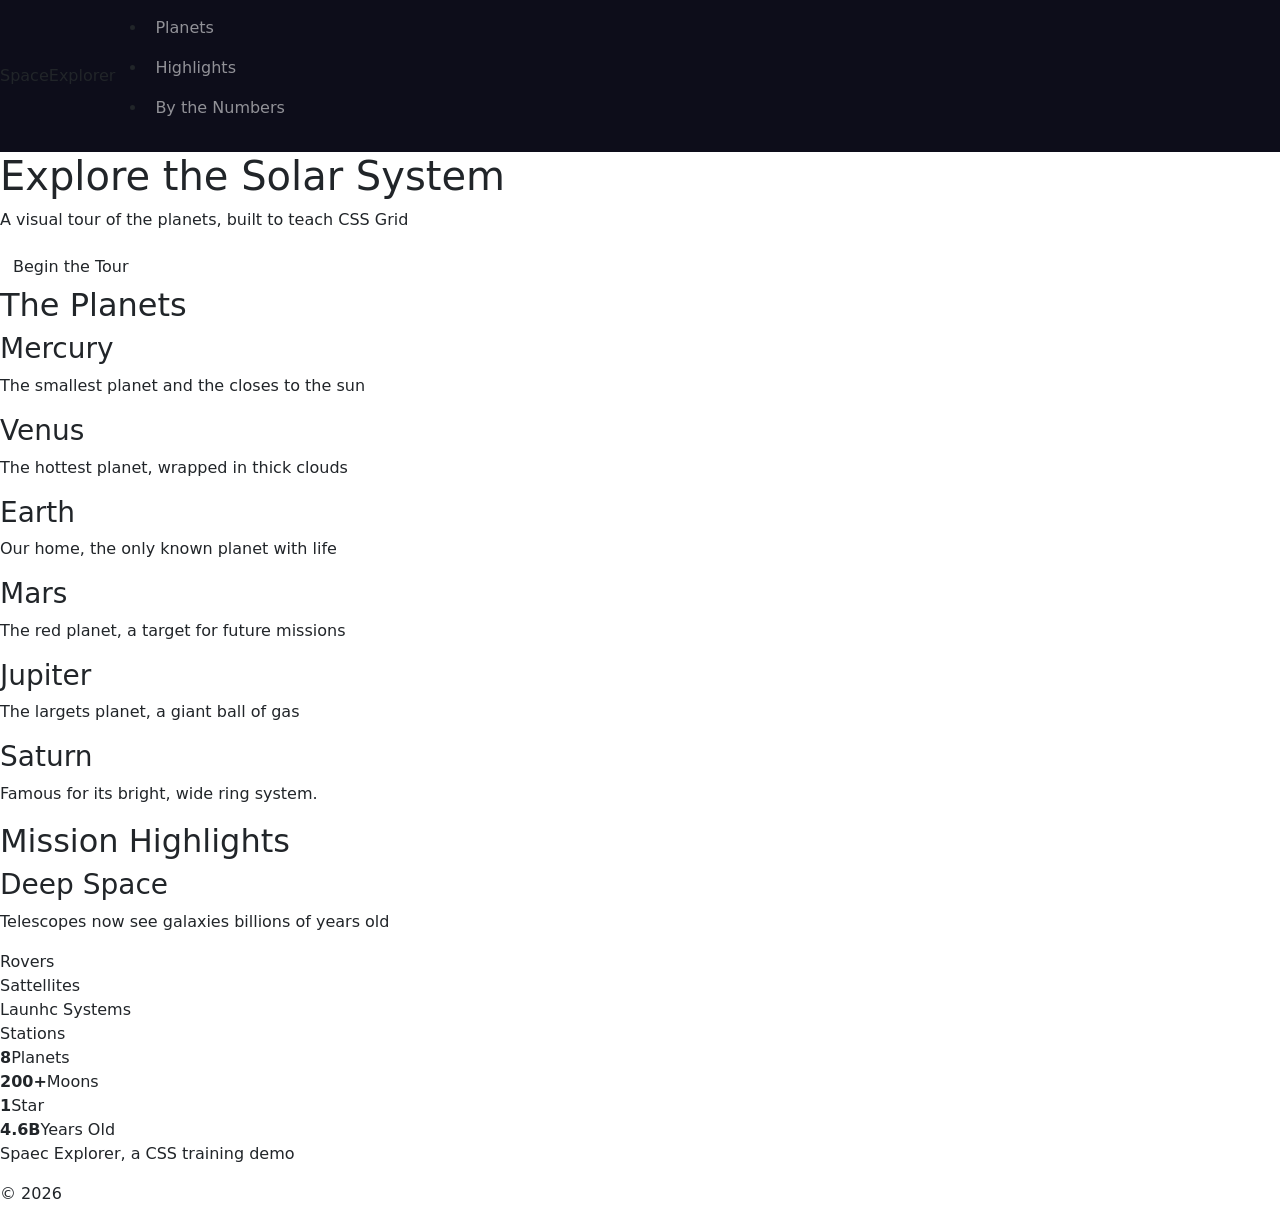
==== Space_Explorer/index.html @ 9e9acf5e "Task6" ====
<!DOCTYPE html>
<html lang="en">

  <head>
    <meta charset="UTF-8">
    <meta name="viewport" content="width=device-width, initial-scale=1.0">
    <title>Grid</title>

    <!-- Adding the stylesheet -->
    <link rel="stylesheet" href="style.css">
    
    <!-- Adding the bootstrap link -->
    <link href="https://cdn.jsdelivr.net/npm/bootstrap@5.3.3/dist/css/bootstrap.min.css" rel="stylesheet">
  </head>

  <body>
    <!-- Header -->
    <header class="navbar navbar-expand-lg navbar-dark site-header">
      <div class="logo">Space<span>Explorer</span></div>
      <nav class="navbar-nav">
        <ul class="nav-links">
          <li class="nav-item"><a class="nav-link" href="#planets">Planets</a></li>
          <li class="nav-item"><a class="nav-link" href="#bento">Highlights</a></li>
          <li class="nav-item"><a class="nav-link" href="#stats">By the Numbers</a></li>
        </ul>
      </nav>
    </header>

    <main>
      <!-- HERO: the animated intro -->
      <!-- Floating orb and the floating text using CSS3 Animations, moving it using keyframes -->
      <section class="hero">
        <div class="orb"></div>
        <div class="hero-content">
          <h1>Explore the Solar System</h1>
          <p>A visual tour of the planets, built to teach CSS Grid</p>
          <a href="#planets" class="btn">Begin the Tour</a>
        </div>
      </section>

      <!-- the Planets Section -->
      <!-- All the list of cars is arranged by Grid.
        one rule on the container places every card into responsie column,   no floats, no flex hacks -->

      <section id="planets" class="planets">
        <h2>The Planets</h2>

        <div class="planet-grid">
          <article class="planet-card">
            <div class="planet mercury"></div>
            <h3>Mercury</h3>
            <p>The smallest planet and the closes to the sun</p>
          </article>

          <article class="planet-card">
            <div class="planet venus"></div>
            <h3>Venus</h3>
            <p>The hottest planet, wrapped in thick clouds</p>
          </article>

          <article class="planet-card">
            <div class="planet earth"></div>
            <h3>Earth</h3>
            <p>Our home, the only known planet with life</p>
          </article>

          <article class="planet-card">
            <div class="planet mars"></div>
            <h3>Mars</h3>
            <p>The red planet, a target for future missions</p>
          </article>

          <article class="planet-card">
            <div class="planet jupiter"></div>
            <h3>Jupiter</h3>
            <p>The largets planet, a giant ball of gas</p>
          </article>

          <article class="planet-card">
            <div class="planet saturn"></div>
            <h3>Saturn</h3>
            <p>Famous for its bright, wide ring system.</p>
          </article>
        </div>
      </section>


      <!-- BENTO GRID -->
      <!-- A seond grid that shows Grid's real power -->
      <!-- item spanning, multiple columns and rows, to build a magazin-style layout -->
      <section id="bento" class="bento-section">
        <h2>Mission Highlights</h2>

        <div class="bento">
          <!-- This one spans 2 columns and 2 rows, the big feature tile -->

          <div class="bento-item feature">
            <h3>Deep Space</h3>
            <p>Telescopes now see galaxies billions of years old</p>
          </div>
          <div class="bento-item">Rovers</div>
          <div class="bento-item">Sattellites</div>
          <!-- This one will span 2 columns, a wide banner tile on same row -->
          <div class="bento-item wide">Launhc Systems</div>
          <div class="bento-item">Stations</div>
        </div>
      </section>

      <!-- STATS: a simple even grid -->
      <section id="stats" class="stats">
        <div class="stat"><strong>8</strong><span>Planets</span></div>
        <div class="stat"><strong>200+</strong><span>Moons</span></div>
        <div class="stat"><strong>1</strong><span>Star</span></div>
        <div class="stat"><strong>4.6B</strong><span>Years Old</span></div>
      </section>
    </main>

    <footer class="site-footer">
      <p>Spaec Explorer, a CSS training demo</p>
      <p>&copy; 2026</p>
    </footer>

   <script src="https://cdn.jsdelivr.net/npm/bootstrap@5.3.3/dist/js/bootstrap.bundle.min.js"></script>
  </body>

</html>
---- Space_Explorer/style.css ----
/* Global Reset */
* {
  box-sizing: border-box;
  margin: 0;
  padding: 0;
}

/* CSS VARIABLES (custome properties) */
/* Declared once inside :root (the top of the document) and reused everywhere with var().
change a value here and it update across the WHOLE site. This is how we keep colors and spacing consistent
the best thing about variables, is it becomes very easy to change everything at once without having to go over every where it exist */

:root {
  /* Color Systme */
  --primary: #6c5ce7; /*Branding main color*/
  --secondary: #00cec9; /*Branding secondary color*/
  --accent: #fd79a8; /*accent color is used for calls to action*/
  --dark: #0d0d1a; /* Page background */
  --light: #f4f4f8; /*Text on dark background */

  /* Spacing scale for padding. One source of truth means every gap on the site follows the same rythem. */
  --p-1: 8px; /*the variable name p-1 */
  --p-2: 16px; /*the variable name p-2 */
  --p-3: 32px; /*the variable name p-3 */

  /* Spacing scale for margin */
  --m-1: 8px;
  --m-2: 16px;
  --m-3: 32px;
}

.site-header{
  width: 100%;
  display: flex;
  justify-content: space-between;
  align-items: center;
  background-color: var(--dark);
}
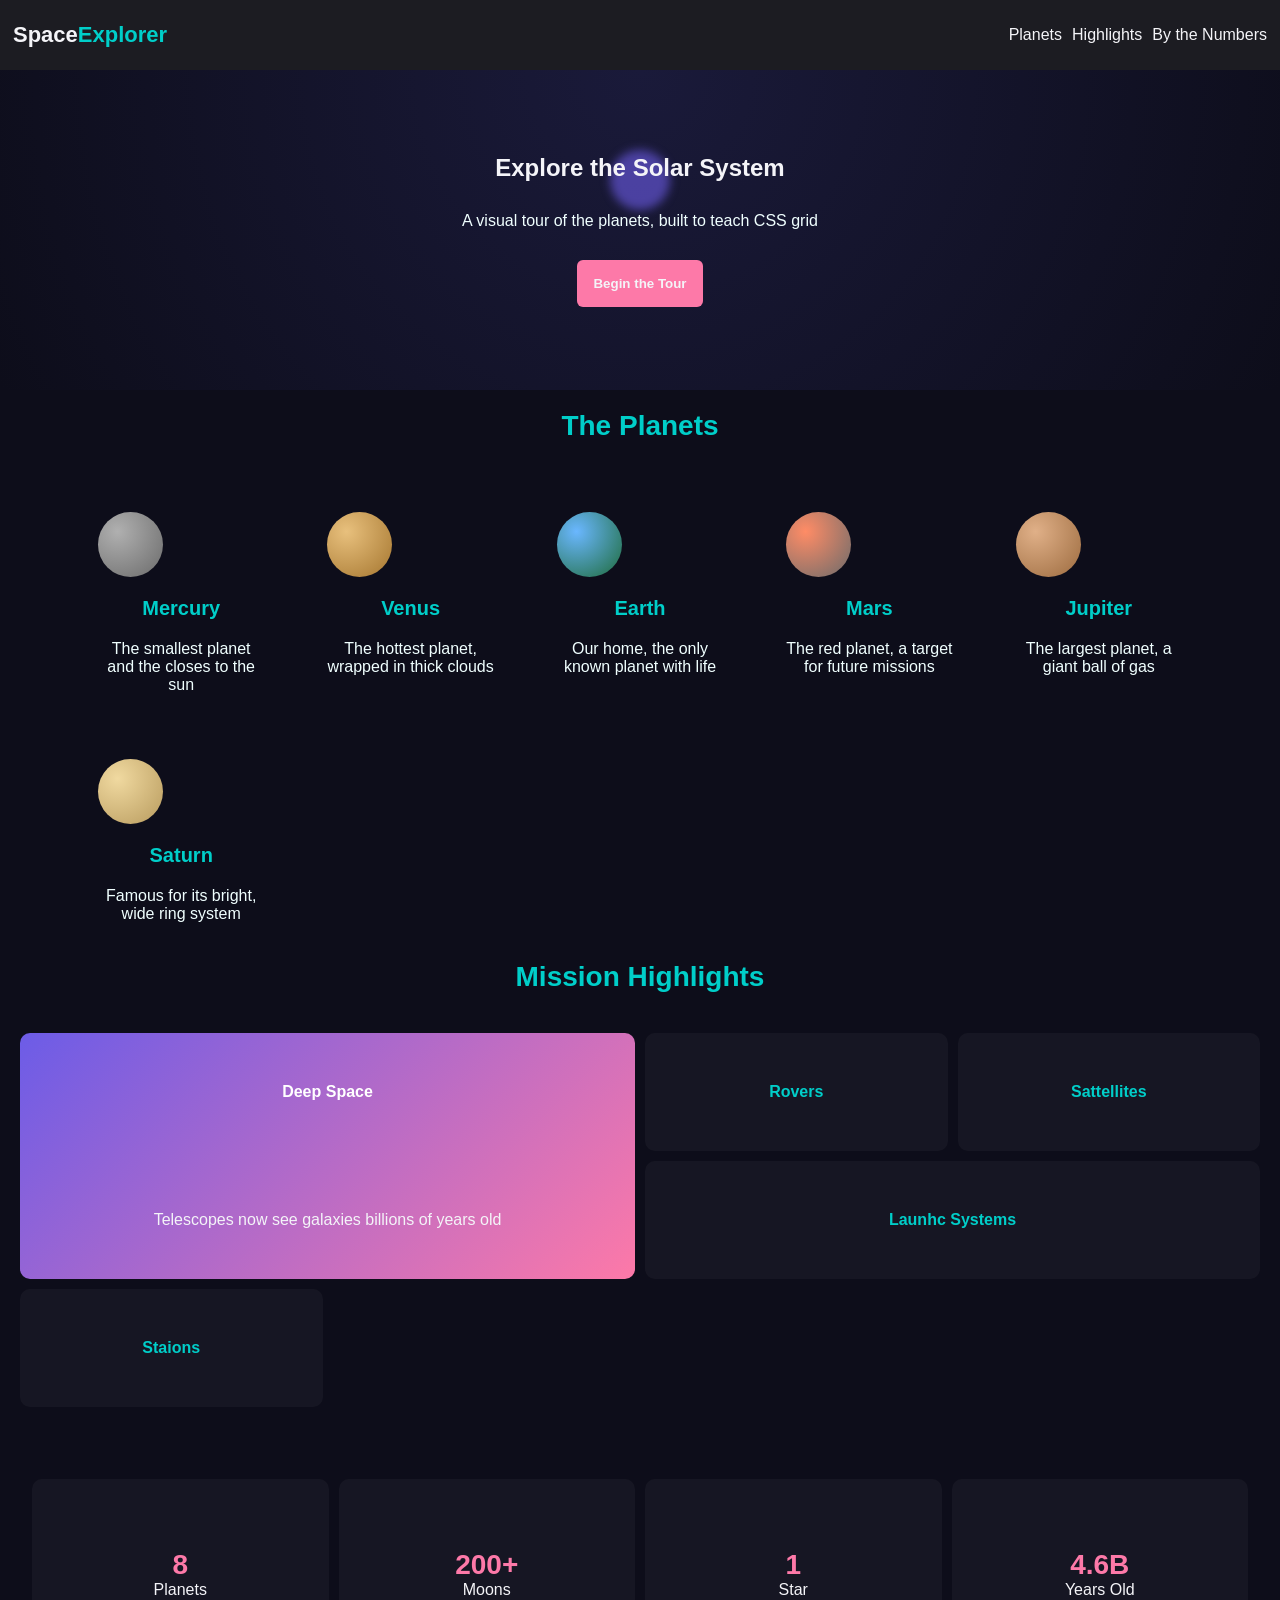
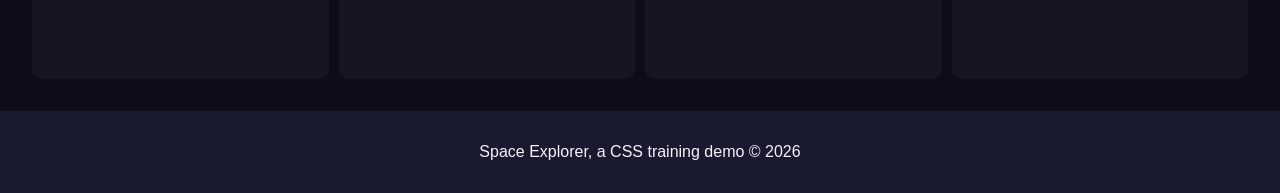
==== commit 541114f6: "Space Explorer" ====
--- a/Space_Explorer/index.html
+++ b/Space_Explorer/index.html
@@ -1,126 +1,108 @@
 <!DOCTYPE html>
 <html lang="en">
-
-  <head>
-    <meta charset="UTF-8">
-    <meta name="viewport" content="width=device-width, initial-scale=1.0">
-    <title>Grid</title>
-
-    <!-- Adding the stylesheet -->
-    <link rel="stylesheet" href="style.css">
-    
-    <!-- Adding the bootstrap link -->
-    <link href="https://cdn.jsdelivr.net/npm/bootstrap@5.3.3/dist/css/bootstrap.min.css" rel="stylesheet">
-  </head>
-
-  <body>
-    <!-- Header -->
-    <header class="navbar navbar-expand-lg navbar-dark site-header">
-      <div class="logo">Space<span>Explorer</span></div>
-      <nav class="navbar-nav">
-        <ul class="nav-links">
-          <li class="nav-item"><a class="nav-link" href="#planets">Planets</a></li>
-          <li class="nav-item"><a class="nav-link" href="#bento">Highlights</a></li>
-          <li class="nav-item"><a class="nav-link" href="#stats">By the Numbers</a></li>
+<head>
+  <meta charset="UTF-8">
+  <meta name="viewport" content="width=device-width, initial-scale=1.0">
+  <link rel="stylesheet" href="style.css">
+  <title>Space Explorer</title>
+</head>
+<body>
+  <header>
+      <div class="logo">
+        Space<span>Explorer</span>
+      </div>
+      <nav class="nav-bar">
+        <ul>
+          <li><a href="#">Planets</a></li>
+          <li><a href="#">Highlights</a></li>
+          <li><a href="#">By the Numbers</a></li>
         </ul>
       </nav>
     </header>
-
-    <main>
-      <!-- HERO: the animated intro -->
-      <!-- Floating orb and the floating text using CSS3 Animations, moving it using keyframes -->
-      <section class="hero">
-        <div class="orb"></div>
-        <div class="hero-content">
+  <main>
+    <section class="hero-section">
+           <div></div>
           <h1>Explore the Solar System</h1>
-          <p>A visual tour of the planets, built to teach CSS Grid</p>
-          <a href="#planets" class="btn">Begin the Tour</a>
-        </div>
-      </section>
-
-      <!-- the Planets Section -->
-      <!-- All the list of cars is arranged by Grid.
-        one rule on the container places every card into responsie column,   no floats, no flex hacks -->
-
-      <section id="planets" class="planets">
-        <h2>The Planets</h2>
-
-        <div class="planet-grid">
-          <article class="planet-card">
-            <div class="planet mercury"></div>
-            <h3>Mercury</h3>
+          <p>A visual tour of the planets, built to teach CSS grid</p>
+          <button>Begin the Tour</button>
+    </section>
+    <section class="planets-container">
+         <h3>The Planets</h3>
+         <section class="planets">
+          <article>
+            <div class="planet-shape mercury"></div>
+            <h4>Mercury</h4>
             <p>The smallest planet and the closes to the sun</p>
           </article>
-
-          <article class="planet-card">
-            <div class="planet venus"></div>
-            <h3>Venus</h3>
+          <article>
+            <div class="planet-shape venus"></div>
+            <h4>Venus</h4>
             <p>The hottest planet, wrapped in thick clouds</p>
           </article>
-
-          <article class="planet-card">
-            <div class="planet earth"></div>
-            <h3>Earth</h3>
+          <article>
+            <div class="planet-shape earth"></div>
+            <h4>Earth</h4>
             <p>Our home, the only known planet with life</p>
           </article>
-
-          <article class="planet-card">
-            <div class="planet mars"></div>
-            <h3>Mars</h3>
+          <article>
+            <div class="planet-shape mars"></div>
+            <h4>Mars</h4>
             <p>The red planet, a target for future missions</p>
           </article>
-
-          <article class="planet-card">
-            <div class="planet jupiter"></div>
-            <h3>Jupiter</h3>
-            <p>The largets planet, a giant ball of gas</p>
+          <article>
+            <div class="planet-shape jupiter"></div>
+            <h4>Jupiter</h4>
+            <p>The largest planet, a giant ball of gas</p>
           </article>
-
-          <article class="planet-card">
-            <div class="planet saturn"></div>
-            <h3>Saturn</h3>
-            <p>Famous for its bright, wide ring system.</p>
+          <article>
+            <div class="planet-shape saturn"></div>
+            <h4>Saturn</h4>
+            <p>Famous for its bright, wide ring system</p>
           </article>
-        </div>
-      </section>
-
-
-      <!-- BENTO GRID -->
-      <!-- A seond grid that shows Grid's real power -->
-      <!-- item spanning, multiple columns and rows, to build a magazin-style layout -->
-      <section id="bento" class="bento-section">
-        <h2>Mission Highlights</h2>
-
-        <div class="bento">
-          <!-- This one spans 2 columns and 2 rows, the big feature tile -->
-
-          <div class="bento-item feature">
-            <h3>Deep Space</h3>
-            <p>Telescopes now see galaxies billions of years old</p>
-          </div>
-          <div class="bento-item">Rovers</div>
-          <div class="bento-item">Sattellites</div>
-          <!-- This one will span 2 columns, a wide banner tile on same row -->
-          <div class="bento-item wide">Launhc Systems</div>
-          <div class="bento-item">Stations</div>
-        </div>
-      </section>
-
-      <!-- STATS: a simple even grid -->
-      <section id="stats" class="stats">
-        <div class="stat"><strong>8</strong><span>Planets</span></div>
-        <div class="stat"><strong>200+</strong><span>Moons</span></div>
-        <div class="stat"><strong>1</strong><span>Star</span></div>
-        <div class="stat"><strong>4.6B</strong><span>Years Old</span></div>
-      </section>
-    </main>
-
-    <footer class="site-footer">
-      <p>Spaec Explorer, a CSS training demo</p>
-      <p>&copy; 2026</p>
-    </footer>
-
-   <script src="https://cdn.jsdelivr.net/npm/bootstrap@5.3.3/dist/js/bootstrap.bundle.min.js"></script>
-  </body>
-
+         </section>
+    </section>
+    <section class="mission-container">
+         <h3>Mission Highlights</h3>
+         <section class="mission-highlights">
+            <article class="deep-space">
+              <h5>Deep Space</h5>
+              <p>Telescopes now see galaxies billions of years old</p>
+            </article>
+            <article class="rovers">
+              <h5>Rovers</h5>
+            </article>
+            <article class="sattellites">
+              <h5>Sattellites</h5>
+            </article>
+            <article class="launhc-systems">
+              <h5>Launhc Systems</h5>
+            </article>
+            <article class="staions">
+              <h5>Staions</h5>
+            </article>
+         </section>
+         <section class="numbers">
+              <article>
+                <h3>8</h3>
+                <p>Planets</p>
+              </article>
+              <article>
+                <h3>200+</h3>
+                <p>Moons</p>
+              </article>
+              <article>
+                <h3>1</h3>
+                <p>Star</p>
+              </article>
+              <article>
+                <h3>4.6B</h3>
+                <p>Years Old</p>
+              </article>
+         </section>
+    </section>
+  </main>
+  <footer class="space-footer">
+    <p>Space Explorer, a CSS training demo &copy; 2026</p>
+  </footer>
+</body>
 </html>
--- a/Space_Explorer/style.css
+++ b/Space_Explorer/style.css
@@ -19,20 +19,278 @@
   --light: #f4f4f8; /*Text on dark background */
 
   /* Spacing scale for padding. One source of truth means every gap on the site follows the same rythem. */
-  --p-1: 8px; /*the variable name p-1 */
-  --p-2: 16px; /*the variable name p-2 */
-  --p-3: 32px; /*the variable name p-3 */
+  --p-1: 10px; /*the variable name p-1 */
+  --p-2: 13px; /*the variable name p-2 */
+  --p-3: 16px; /*the variable name p-2 */
+  --p-4: 32px; /*the variable name p-3 */
 
   /* Spacing scale for margin */
-  --m-1: 8px;
-  --m-2: 16px;
-  --m-3: 32px;
-}
-
-.site-header{
-  width: 100%;
+  --m-1: 10px;
+  --m-2: 13px;
+  --m-3: 16px;
+  --m-4: 32px;
+}
+
+body{
+  font-family: 'Segoe UI', Arial, sans-serif;
+  color: var(--light);
+  display: flex;
+  flex-direction: column;
+
+}
+
+header{
+  height: 70px;
   display: flex;
   justify-content: space-between;
   align-items: center;
+  padding: var(--p-2);
+  background-color: rgba(4, 4, 10, 0.902);
+  position: sticky;
+  top: 0;
+  z-index: 3;
+}
+
+.logo{
+font-size: 22px;
+font-weight: 600;
+}
+
+header span{
+color: #00cec9;
+}
+
+.nav-bar ul{
+  display: flex;
+  justify-content: center;
+  align-items: center;
+  gap: var(--p-1);
+  list-style: none;
+}
+.nav-bar a{
+   text-decoration: none;
+   font-size: var(--p-3);
+   color: var(--light);
+   transition: color 0.3s ease-in;
+}
+
+.nav-bar a:hover{
+     color: var(--accent);
+}
+
+.hero-section{
+  background : radial-gradient(circle at top, #1a1a3a, var(--dark));
+  height: 320px;
+  padding: var(--p-1);
+  position: relative;
+  display: flex;
+  flex-direction: column;
+  justify-content: center;
+  align-items: center;
+  gap: 30px;
+  z-index: 1;
+}
+
+.hero-section div{
+  position: absolute;
+  z-index: -1;
+  width: 60px;
+  height: 60px;
+  border-radius: 50%;
+  background-color: #6c5ce79c;
+  top: 80px;
+  filter: blur(5px);
+  animation: movement 2.5s linear infinite ;
+}
+
+.hero-section p{
+  color: azure;
+}
+
+.hero-section button{
+  padding: var(--p-3);
+  border-radius: 6px;
+  font-weight: 600;
+  border: none;
+  background-color: var(--accent);
+  transition: transform 0.3s ease-in-out;
+  cursor: pointer;
+  color: var(--light);
+}
+
+.hero-section button:hover{
+    transform : scale(1.06);
+}
+
+.planets-container{
   background-color: var(--dark);
+  color: var(--secondary);
+  text-align: center;
+  padding: 20px 80px;
+}
+
+.planets-container h3 , .mission-container h3{
+  font-size: 28px;
+}
+
+
+.planets{
+  display: grid;
+  grid-template-columns: repeat(auto-fit,minmax(200px,1fr));
+  grid-auto-rows: 220px;
+  margin-top: var(--m-4);
+  gap: 27px;
+}
+
+.planets article{
+   place-items: center;
+   padding: var(--p-3);
+   border-radius: 10px;
+   border: 2px solid transparent;
+   transition: border-color 0.3s ease-in-out;
+   cursor: pointer;
+}
+
+.planets article:hover{
+  border-color: var(--secondary);
+}
+
+.planets article > *{
+  margin-top: 20px;
+}
+
+.planets article p{
+  color: azure;
+}
+
+.planets article h4{
+  font-size: 20px;
+}
+
+.planet-shape{
+  width: 65px;
+  height: 65px;
+  border-radius: 50%;
+  background-color: #f4f4f8;
+  animation: rotateCircle linear 1s infinite;
+}
+
+.mercury {
+  background: radial-gradient(circle at 30% 30%, #b0b0b0, #6b6b6b);
+}
+.venus {
+  background: radial-gradient(circle at 30% 30%, #e8c07d, #a5762f);
+}
+.earth {
+  background: radial-gradient(circle at 30% 30%, #6ab7ff, #1e6b3a);
+}
+.mars {
+  background: radial-gradient(circle at 30% 30%, #ff8c66, #6b6b6b);
+}
+.jupiter {
+  background: radial-gradient(circle at 30% 30%, #e0b088, #9c6b3f);
+}
+.saturn {
+  background: radial-gradient(circle at 30% 30%, #f0d9a0, #b89b5e);
+}
+
+.mission-container{
+  background-color: var(--dark);
+  text-align: center;
+}
+
+.mission-container h3{
+  color: var(--secondary);
+}
+
+.mission-highlights{
+  display: grid;
+  grid-template-columns: repeat(4, minmax(220px, 1fr));
+  grid-auto-rows: (150px , auto);
+gap: 10px;
+margin: 20px auto;
+padding: 20px;
+
+}
+
+.mission-highlights article{
+  padding: 50px;
+  background-color: rgba(255, 255, 255, 0.04);
+  border-radius: 10px;
+  cursor: pointer;
+  transition: background-color 0.3s ease-in;
+}
+
+.mission-highlights article:hover{
+  background-color: rgba(108, 92, 231, 0.25);
+}
+
+.mission-highlights h5{
+  font-size: var(--m-3);
+  color: var(--secondary);
+}
+
+.deep-space{
+  display: flex;
+  flex-direction: column;
+  grid-column: 1/3;
+  grid-row: 1/3;
+  justify-content: space-between;
+  background: linear-gradient(135deg, var(--primary), var(--accent));
+}
+
+.deep-space h5{
+  color: white;
+}
+
+.launhc-systems{
+  grid-column: 3/5;
+}
+
+.numbers{
+  display: grid;
+  grid-template-columns: repeat(auto-fit,minmax(200px,1fr));
+  grid-auto-rows: 200px;
+  gap: 10px;
+  padding: var(--m-4);
+}
+
+.numbers article{
+  background-color: rgba(255, 255, 255, 0.04);
+  text-align: center;
+   border-radius: 10px;
+   place-items: center;
+}
+
+.numbers article h3{
+  margin-top: 70px;
+  color: var(--accent);
+}
+
+footer{
+  background-color: #191930;
+  padding: var(--p-4);
+  text-align: center;
+}
+
+
+@keyframes movement {
+  0%{
+    transform: translateY(0);
+  }
+  50%{
+    transform: translateY(8px);
+  }
+  100%{
+    transform: translateY(0);
+  }
+}
+
+@keyframes rotateCircle {
+  0%{
+    transform: rotate(0);
+  }
+  100%{
+    transform: rotate(360deg);
+  }
 }
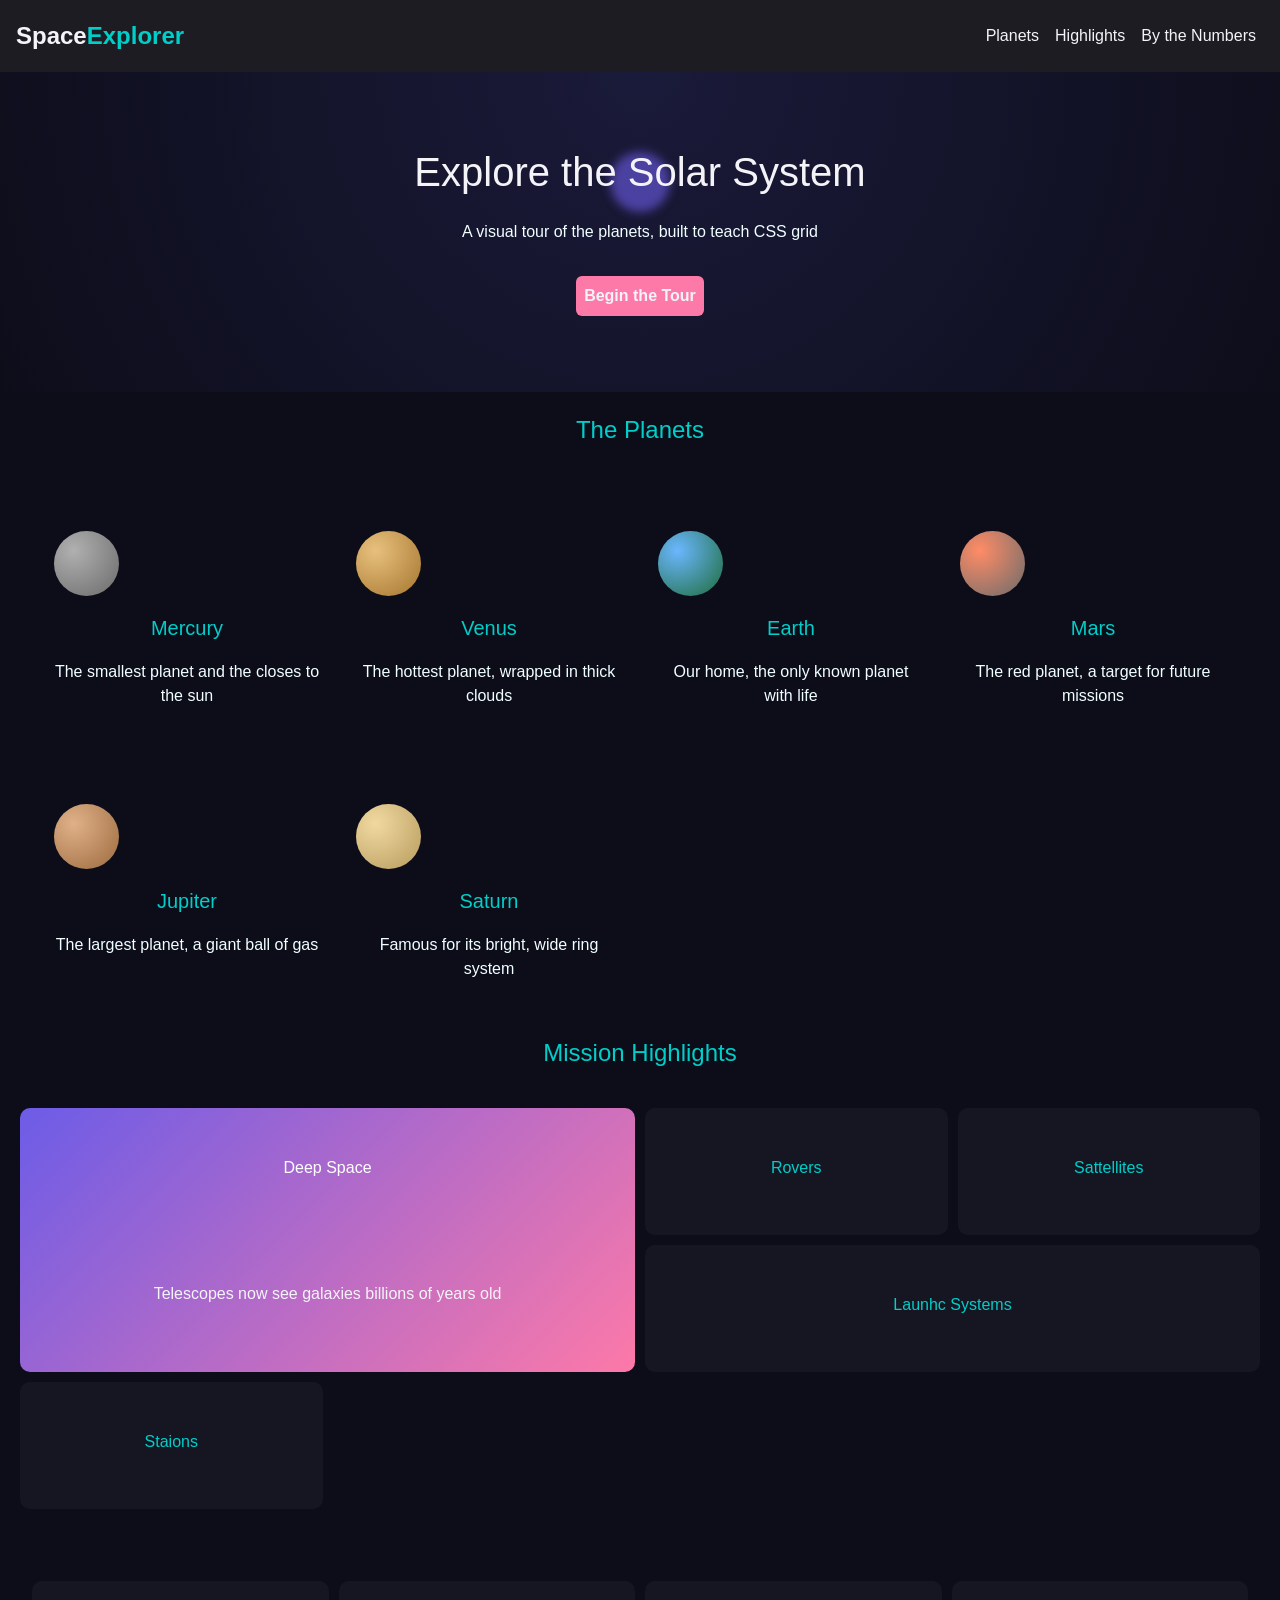
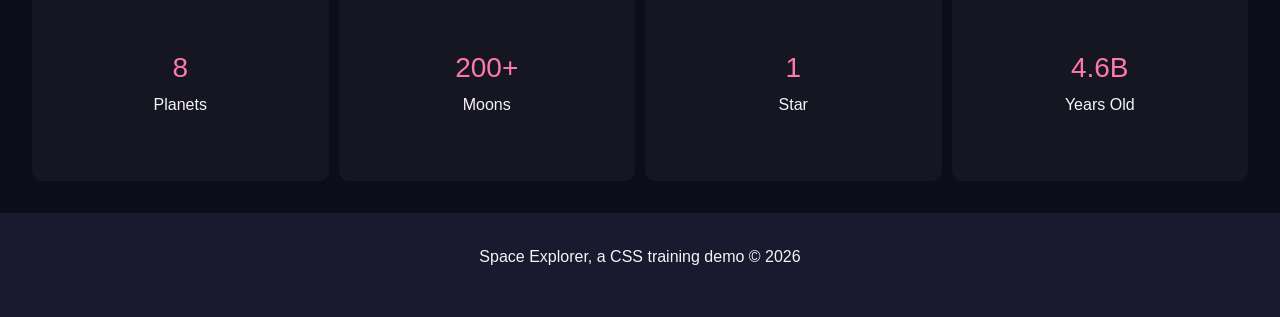
==== commit 6051067f: "With Bootstrap" ====
--- a/Space_Explorer/index.html
+++ b/Space_Explorer/index.html
@@ -3,32 +3,34 @@
 <head>
   <meta charset="UTF-8">
   <meta name="viewport" content="width=device-width, initial-scale=1.0">
+  <!-- Bootstrap 5 CSS -->
+<link href="https://cdn.jsdelivr.net/npm/bootstrap@5.3.3/dist/css/bootstrap.min.css" rel="stylesheet">
   <link rel="stylesheet" href="style.css">
   <title>Space Explorer</title>
 </head>
 <body>
-  <header>
-      <div class="logo">
+  <header class="d-flex justify-content-between align-items-center p-3 sticky-top">
+      <div class="fw-semibold fs-4 logo">
         Space<span>Explorer</span>
       </div>
       <nav class="nav-bar">
-        <ul>
-          <li><a href="#">Planets</a></li>
-          <li><a href="#">Highlights</a></li>
-          <li><a href="#">By the Numbers</a></li>
+        <ul class="d-flex justify-content-center align-items-center m-2 gap-3 list-unstyled">
+          <li><a class="fs-6 text-decoration-none" href="#">Planets</a></li>
+          <li><a class="fs-6 text-decoration-none" href="#">Highlights</a></li>
+          <li><a class="fs-6 text-decoration-none" href="#">By the Numbers</a></li>
         </ul>
       </nav>
     </header>
   <main>
-    <section class="hero-section">
-           <div></div>
+    <section class=" d-flex justify-content-center align-items-center flex-column position-relative gap-3 z-1 hero-section">
+           <div class="position-absolute z-n1 rounded-circle"></div>
           <h1>Explore the Solar System</h1>
           <p>A visual tour of the planets, built to teach CSS grid</p>
-          <button>Begin the Tour</button>
+          <button class="rounded-2 border-0 p-2 fw-semibold">Begin the Tour</button>
     </section>
-    <section class="planets-container">
-         <h3>The Planets</h3>
-         <section class="planets">
+    <section class="text-center py-4 px-5 planets-container">
+         <h3 class="fs-4">The Planets</h3>
+         <section class="row row-cols-1 row-cols-sm-2 row-cols-md-3 row-cols-lg-4 g-4 mt-4   planets">
           <article>
             <div class="planet-shape mercury"></div>
             <h4>Mercury</h4>
@@ -62,7 +64,7 @@
          </section>
     </section>
     <section class="mission-container">
-         <h3>Mission Highlights</h3>
+         <h3 class="fs-4">Mission Highlights</h3>
          <section class="mission-highlights">
             <article class="deep-space">
               <h5>Deep Space</h5>
--- a/Space_Explorer/style.css
+++ b/Space_Explorer/style.css
@@ -34,42 +34,37 @@
 body{
   font-family: 'Segoe UI', Arial, sans-serif;
   color: var(--light);
-  display: flex;
-  flex-direction: column;
-
 }
 
 header{
-  height: 70px;
-  display: flex;
+  /* display: flex;
   justify-content: space-between;
-  align-items: center;
-  padding: var(--p-2);
+  align-items: center; 
+  padding: var(--p-3);
+  position: sticky;*/
   background-color: rgba(4, 4, 10, 0.902);
-  position: sticky;
-  top: 0;
-  z-index: 3;
-}
-
-.logo{
+}
+
+/* .logo{
 font-size: 22px;
 font-weight: 600;
-}
+} */
 
 header span{
 color: #00cec9;
 }
 
 .nav-bar ul{
-  display: flex;
+  /* display: flex;
   justify-content: center;
   align-items: center;
-  gap: var(--p-1);
-  list-style: none;
+  margin-top: var(--m-2);
+  gap: var(--p-1); 
+  list-style: none;*/
 }
 .nav-bar a{
-   text-decoration: none;
-   font-size: var(--p-3);
+   /* text-decoration: none;
+   font-size: var(--p-3); */
    color: var(--light);
    transition: color 0.3s ease-in;
 }
@@ -81,22 +76,22 @@
 .hero-section{
   background : radial-gradient(circle at top, #1a1a3a, var(--dark));
   height: 320px;
-  padding: var(--p-1);
+  /* padding: var(--p-1);
   position: relative;
   display: flex;
   flex-direction: column;
   justify-content: center;
   align-items: center;
-  gap: 30px;
-  z-index: 1;
+  gap: 30px; 
+  z-index: 1;*/
 }
 
 .hero-section div{
-  position: absolute;
-  z-index: -1;
+  /* position: absolute;
+  z-index: -1; */
   width: 60px;
   height: 60px;
-  border-radius: 50%;
+  /* border-radius: 50%; */ 
   background-color: #6c5ce79c;
   top: 80px;
   filter: blur(5px);
@@ -108,10 +103,10 @@
 }
 
 .hero-section button{
-  padding: var(--p-3);
+  /* padding: var(--p-3);
   border-radius: 6px;
   font-weight: 600;
-  border: none;
+  border: none; */
   background-color: var(--accent);
   transition: transform 0.3s ease-in-out;
   cursor: pointer;
@@ -125,22 +120,22 @@
 .planets-container{
   background-color: var(--dark);
   color: var(--secondary);
-  text-align: center;
-  padding: 20px 80px;
+  /* text-align: center;
+  padding: 20px 80px; */
 }
 
 .planets-container h3 , .mission-container h3{
-  font-size: 28px;
-}
-
-
-.planets{
+  /* font-size: 28px; */
+}
+
+
+/* .planets{
   display: grid;
   grid-template-columns: repeat(auto-fit,minmax(200px,1fr));
   grid-auto-rows: 220px;
   margin-top: var(--m-4);
   gap: 27px;
-}
+} */
 
 .planets article{
    place-items: center;
